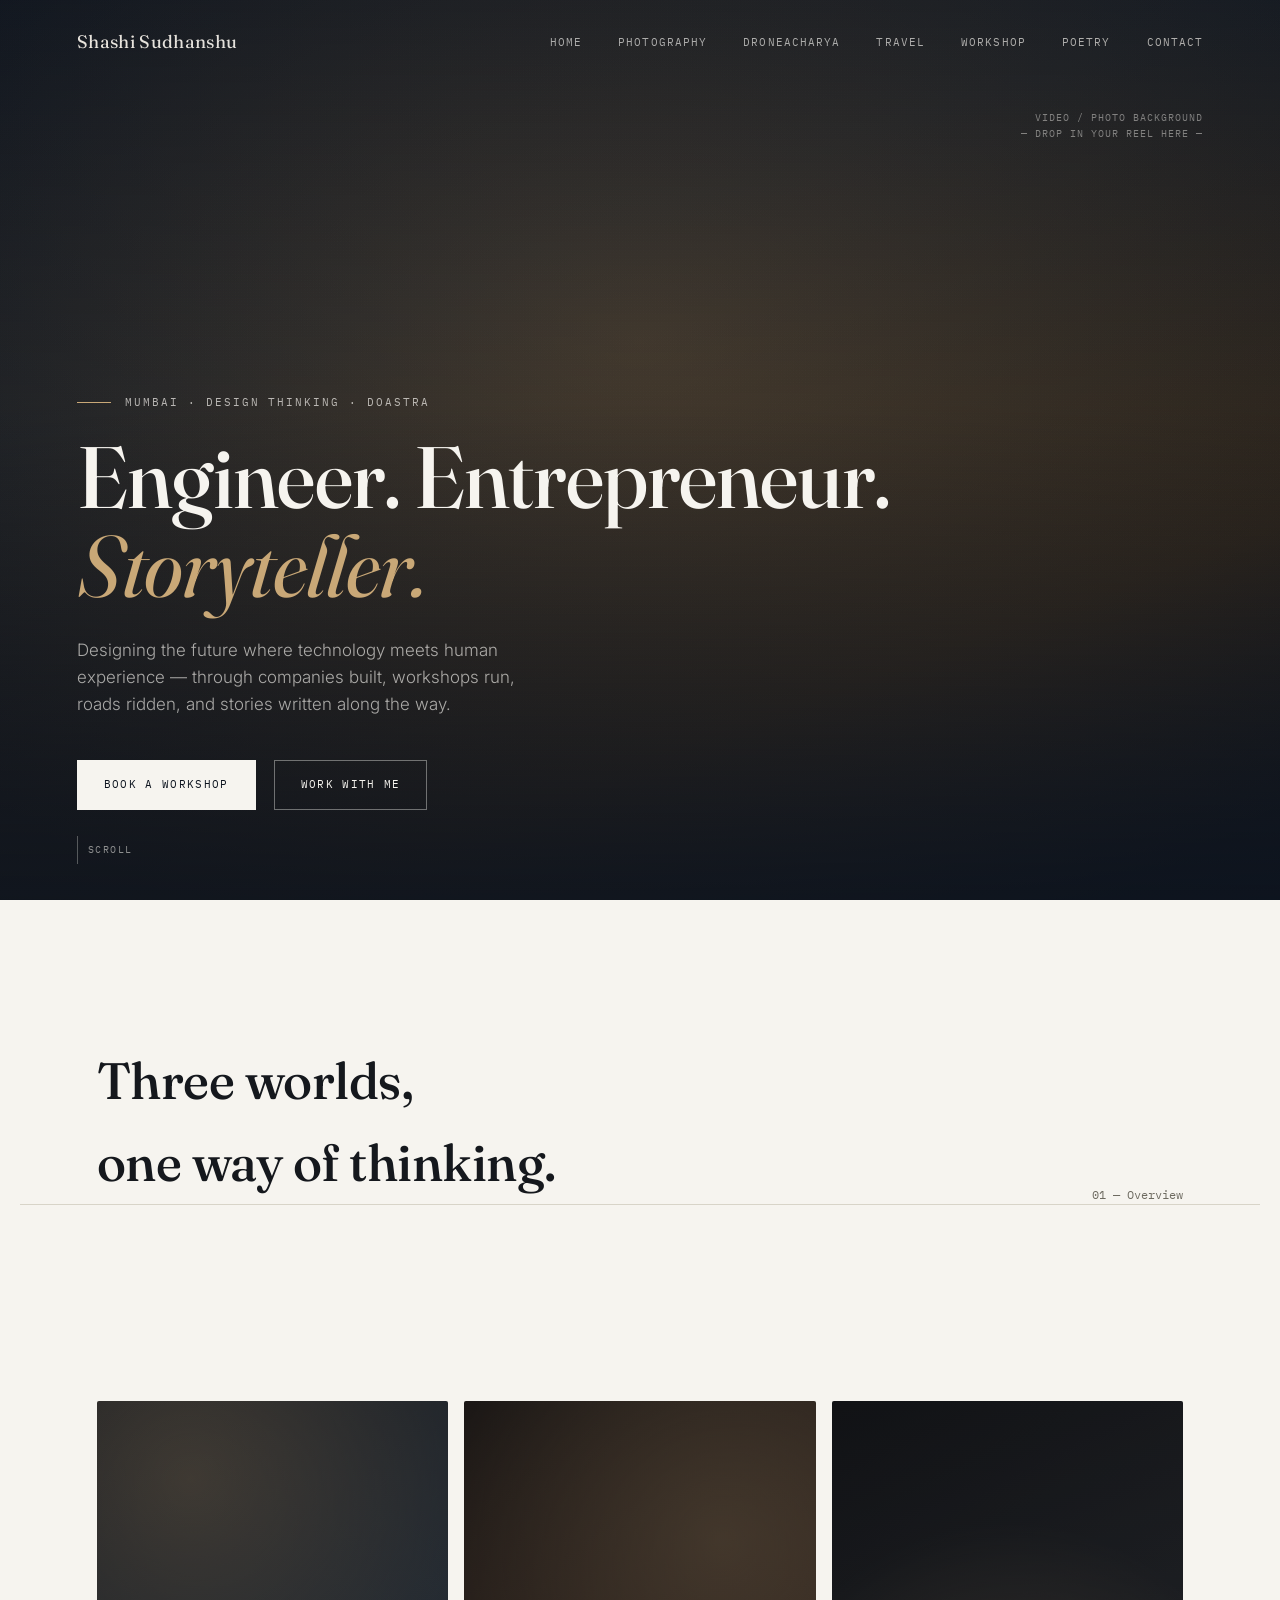
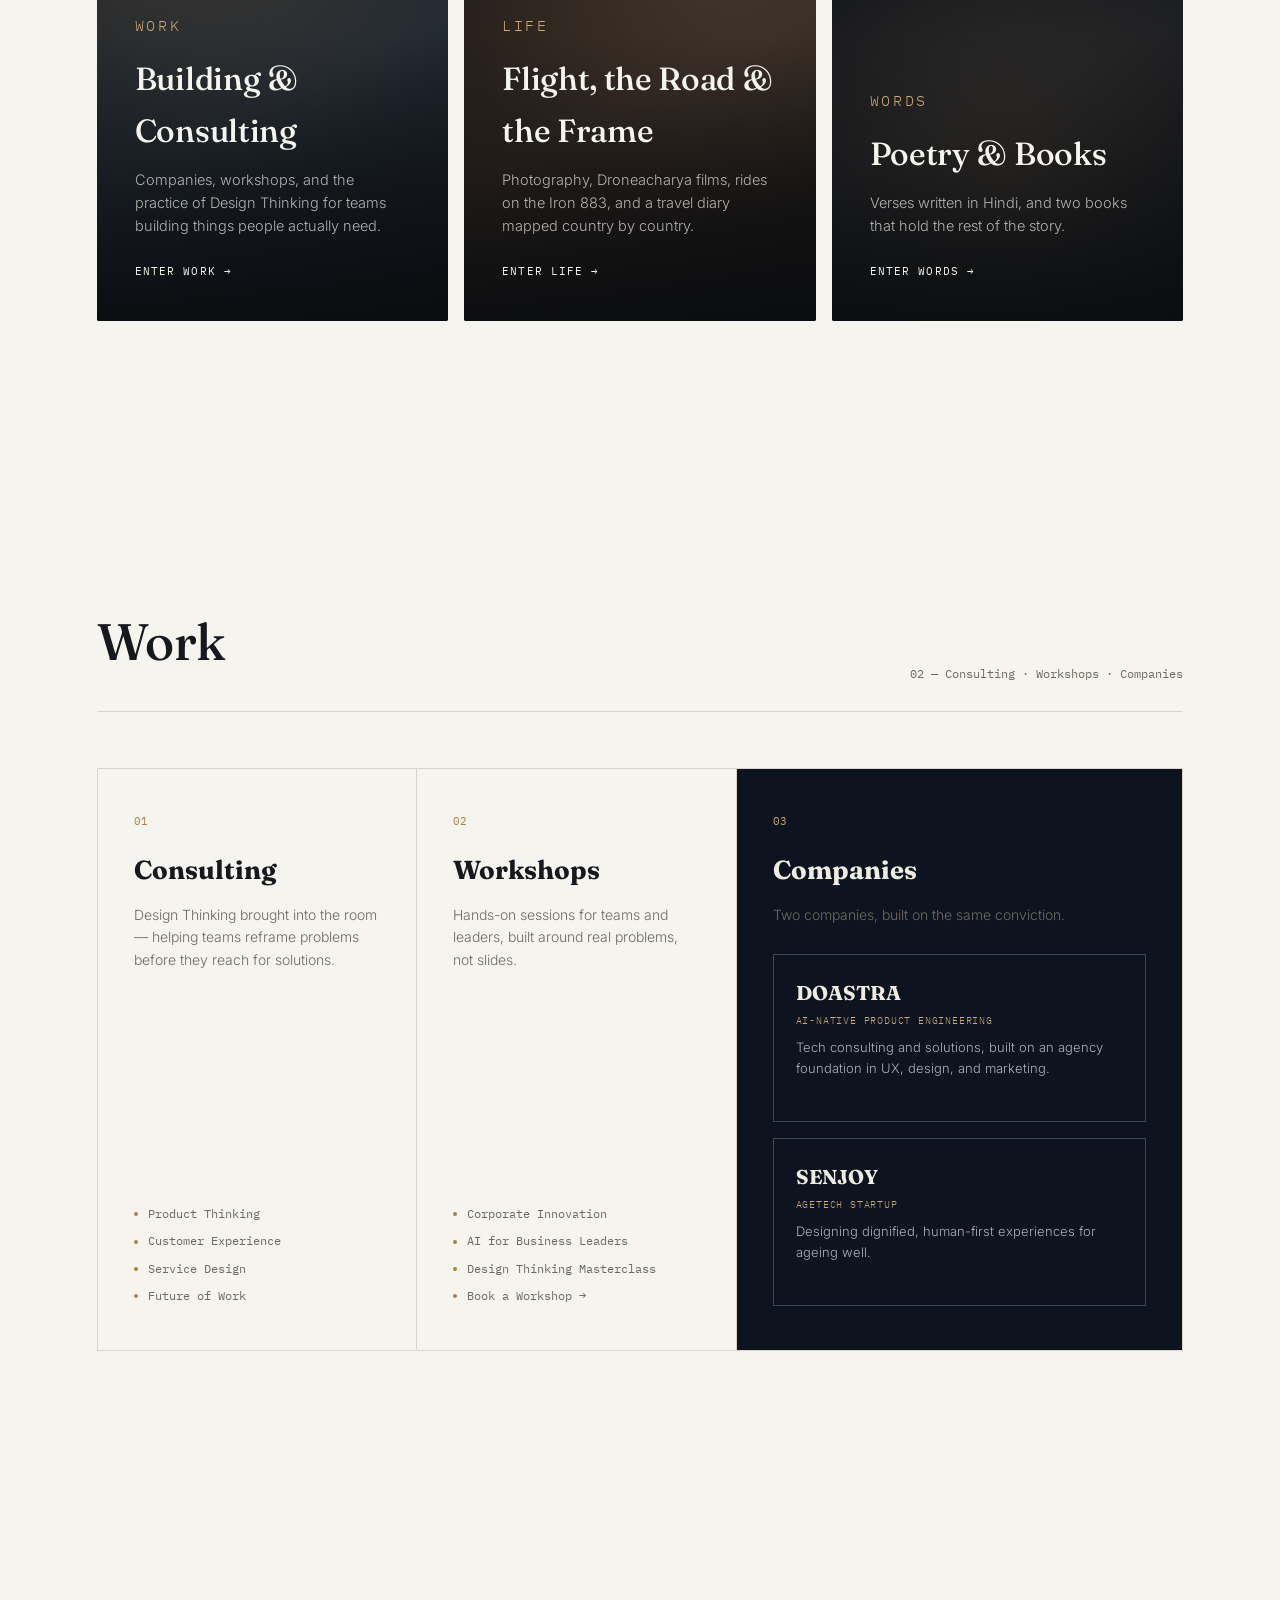
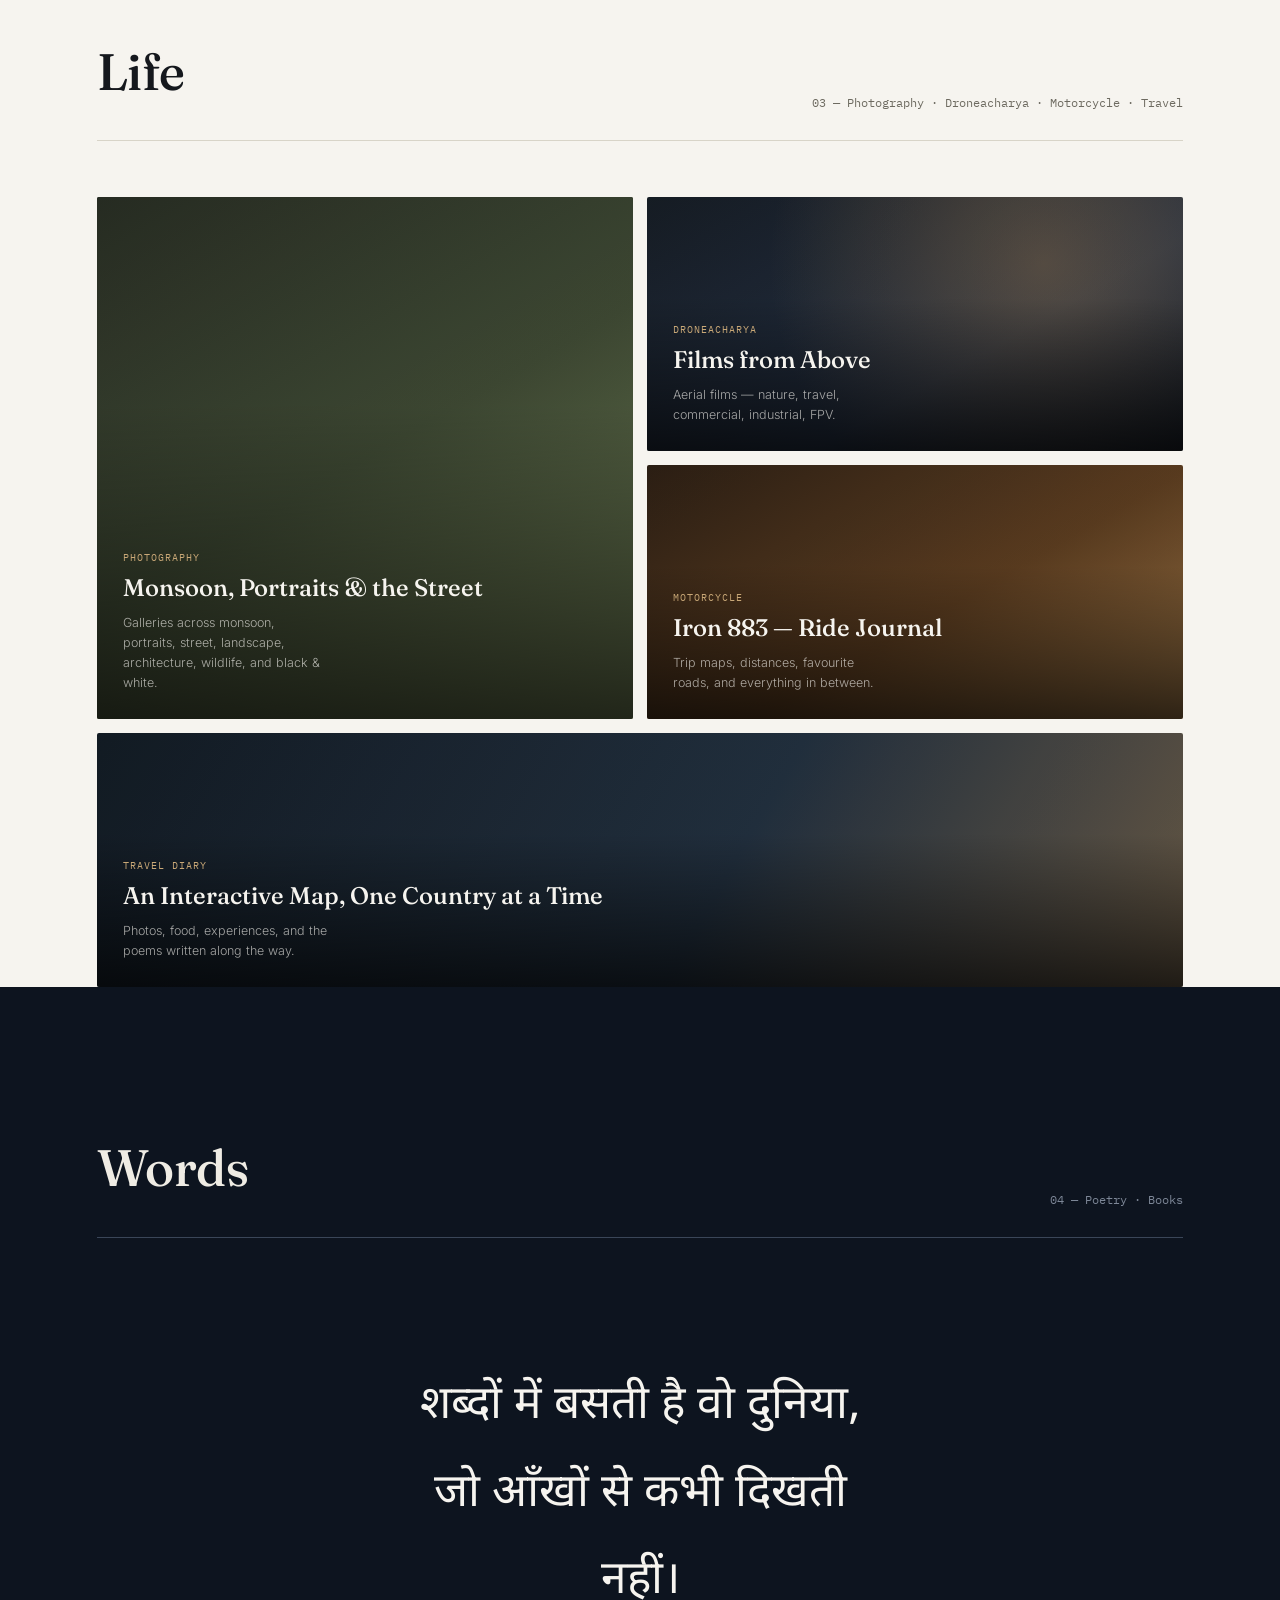
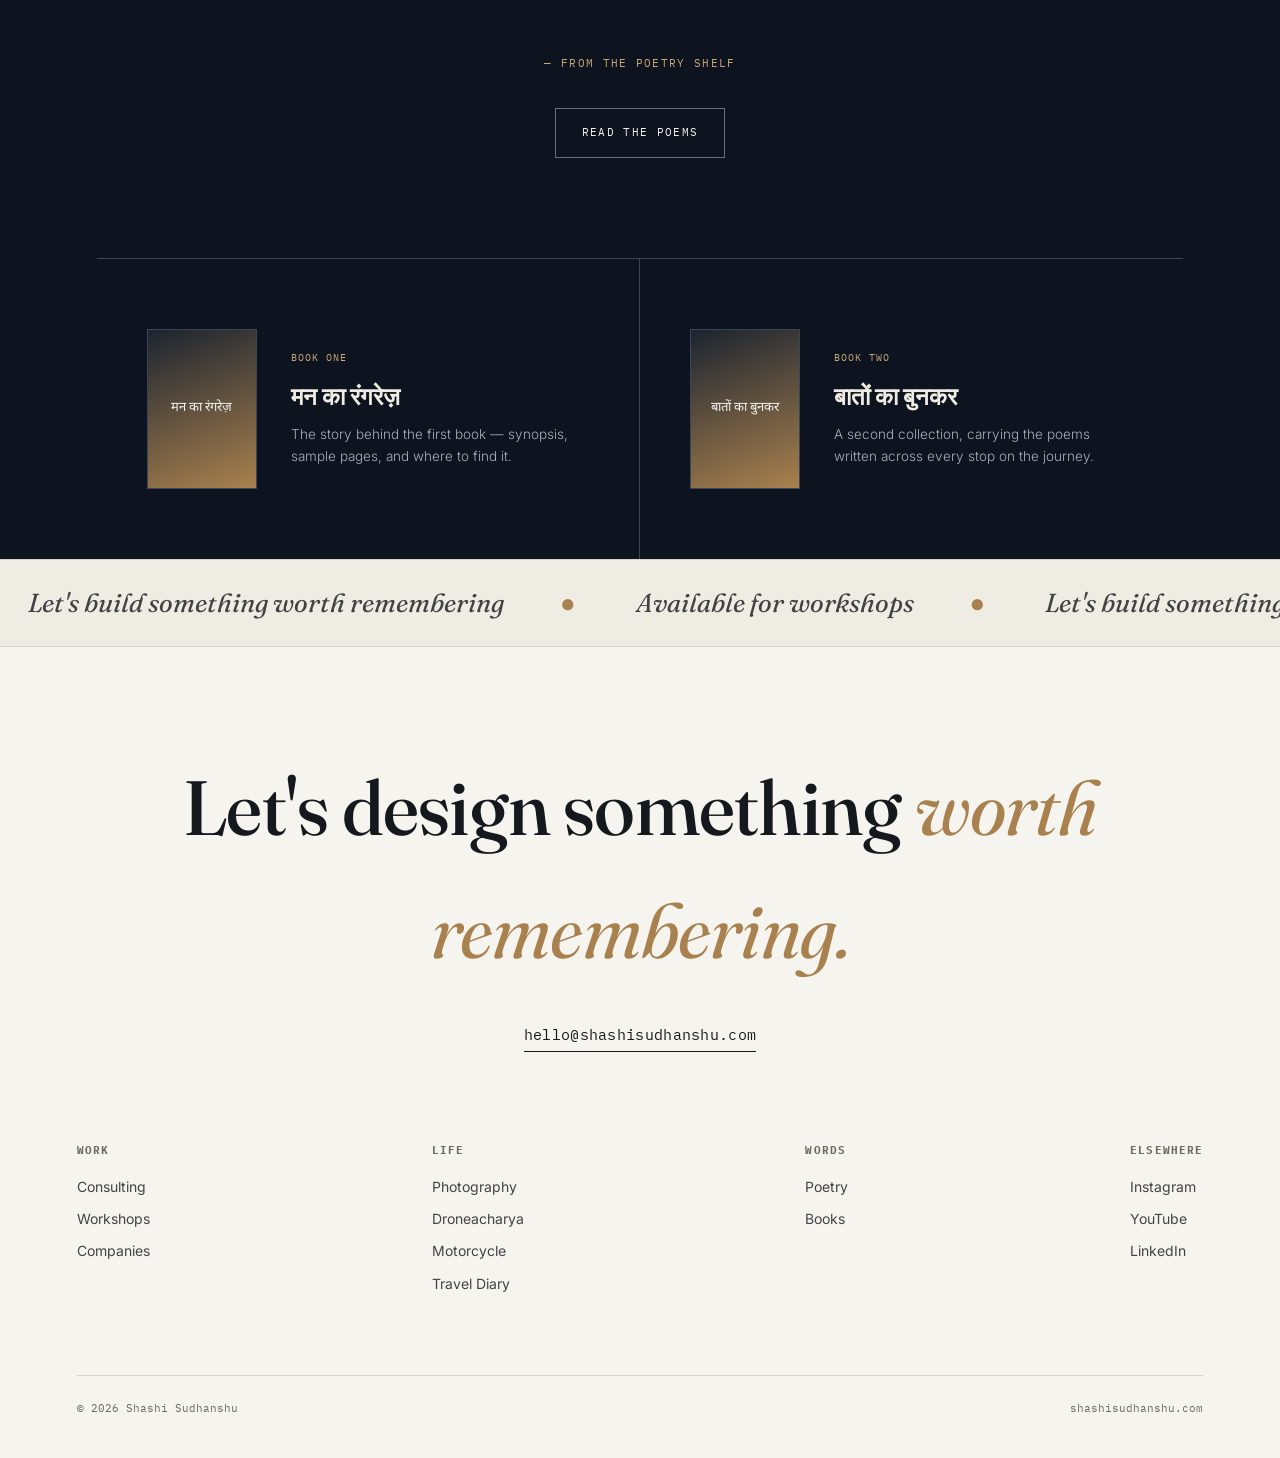
==== index.html @ 4b3e7b64 "Add files via upload" ====
<!DOCTYPE html>
<html lang="en">
<head>
<meta charset="UTF-8">
<meta name="viewport" content="width=device-width, initial-scale=1.0">
<title>Shashi Sudhanshu — Engineer. Entrepreneur. Storyteller.</title>
<link rel="preconnect" href="https://fonts.googleapis.com">
<link rel="preconnect" href="https://fonts.gstatic.com" crossorigin>
<link href="https://fonts.googleapis.com/css2?family=Fraunces:ital,opsz,wght@0,9..144,300;0,9..144,400;0,9..144,500;0,9..144,600;1,9..144,400;1,9..144,500&family=Inter:wght@300;400;500;600&family=IBM+Plex+Mono:wght@400;500&family=Noto+Sans+Devanagari:wght@400;500&display=swap" rel="stylesheet">
<style>
  :root{
    --ink:#15181d;
    --paper:#f6f4ef;
    --paper-dim:#efece4;
    --muted:#6d6a60;
    --line:#d8d4c8;
    --brass:#a9814e;
    --brass-soft:#c9a877;
    --navy:#0d141f;
    --navy-line:#3a4658;
  }
  *{margin:0;padding:0;box-sizing:border-box;}
  html{scroll-behavior:smooth;}
  body{
    background:var(--paper);
    color:var(--ink);
    font-family:'Inter',sans-serif;
    font-weight:400;
    line-height:1.6;
    -webkit-font-smoothing:antialiased;
    overflow-x:hidden;
    cursor:default;
  }
  a{color:inherit;text-decoration:none;}
  ::selection{background:var(--brass-soft);color:var(--navy);}
  img,.bg-layer{-webkit-user-drag:none;user-select:none;}

  .eyebrow{
    font-family:'IBM Plex Mono',monospace;
    font-size:11px;
    letter-spacing:.18em;
    text-transform:uppercase;
    color:var(--brass);
  }
  h1,h2,h3{font-family:'Fraunces',serif;font-weight:500;letter-spacing:-.01em;}
  .serif-italic{font-style:italic;font-weight:400;}

  /* ---------- reveal on scroll ---------- */
  .reveal{opacity:0;transform:translateY(36px);transition:opacity .9s cubic-bezier(.16,.8,.24,1),transform .9s cubic-bezier(.16,.8,.24,1);}
  .reveal.in{opacity:1;transform:translateY(0);}
  @media (prefers-reduced-motion: reduce){
    .reveal{opacity:1;transform:none;transition:none;}
  }

  /* ---------- Nav ---------- */
  header{
    position:fixed;top:0;left:0;right:0;z-index:100;
    display:flex;align-items:center;justify-content:space-between;
    padding:28px 6vw;
    mix-blend-mode:difference;
    color:#fff;
    transition:padding .4s ease;
  }
  header .logo{font-family:'Fraunces',serif;font-size:18px;letter-spacing:.02em;}
  nav{display:flex;gap:36px;font-family:'IBM Plex Mono',monospace;font-size:11px;letter-spacing:.1em;text-transform:uppercase;}
  nav a{opacity:.75;transition:opacity .2s;position:relative;}
  nav a::after{content:'';position:absolute;left:0;bottom:-4px;width:0;height:1px;background:#fff;transition:width .25s ease;}
  nav a:hover{opacity:1;}
  nav a:hover::after{width:100%;}
  .nav-toggle{display:none;font-family:'IBM Plex Mono',monospace;font-size:11px;letter-spacing:.1em;text-transform:uppercase;background:none;border:none;color:#fff;cursor:pointer;}

  section{position:relative;z-index:2;}
  .wrap{max-width:1240px;margin:0 auto;padding:0 6vw;}
  .section{padding:140px 0;}
  .section-head{display:flex;justify-content:space-between;align-items:flex-end;margin-bottom:56px;gap:40px;flex-wrap:wrap;border-bottom:1px solid var(--line);padding-bottom:28px;}
  .section-head h2{font-size:clamp(30px,4vw,52px);}
  .section-num{font-family:'IBM Plex Mono',monospace;font-size:12px;color:var(--muted);}

  /* ================= HERO with parallax background ================= */
  .hero{
    min-height:100vh;
    display:flex;flex-direction:column;justify-content:flex-end;
    padding:0 6vw 90px;
    position:relative;
    overflow:hidden;
    color:#f6f4ef;
  }
  .hero-bg{
    position:absolute;inset:-10% 0 0 0;height:120%;
    background:
      radial-gradient(ellipse 60% 50% at 25% 20%, rgba(169,129,78,.35), transparent 60%),
      radial-gradient(ellipse 70% 60% at 80% 90%, rgba(58,70,88,.55), transparent 55%),
      linear-gradient(160deg,#0d141f 0%,#161c24 35%,#2a2117 70%,#0d141f 100%);
    background-size:200% 200%, 200% 200%, 100% 100%;
    animation:driftbg 24s ease-in-out infinite alternate;
    will-change:transform;
    z-index:0;
  }
  .hero-bg::after{
    content:'';position:absolute;inset:0;
    background-image:radial-gradient(circle, rgba(255,255,255,0.05) 1px, transparent 1px);
    background-size:3px 3px;
    opacity:.5;
    mix-blend-mode:overlay;
  }
  @keyframes driftbg{
    0%{background-position:20% 10%, 80% 90%, 0 0;}
    100%{background-position:40% 30%, 60% 70%, 0 0;}
  }
  .hero-scrim{position:absolute;inset:0;background:linear-gradient(0deg,rgba(13,20,31,.85) 0%,rgba(13,20,31,.15) 55%,rgba(13,20,31,.35) 100%);z-index:1;}
  .hero-note{position:absolute;top:110px;right:6vw;z-index:2;font-family:'IBM Plex Mono',monospace;font-size:10px;letter-spacing:.1em;color:rgba(246,244,239,.45);text-align:right;max-width:220px;text-transform:uppercase;}
  .hero-content{position:relative;z-index:2;}
  .hero-kicker{margin-bottom:22px;display:flex;align-items:center;gap:14px;}
  .hero-kicker .dash{width:34px;height:1px;background:var(--brass-soft);}
  .hero-kicker span{color:rgba(246,244,239,.7);font-family:'IBM Plex Mono',monospace;font-size:11px;letter-spacing:.18em;text-transform:uppercase;}
  .hero h1{
    font-size:clamp(38px,6.8vw,96px);
    line-height:1.02;
    max-width:17ch;
    color:#f6f4ef;
  }
  .hero h1 em{font-style:italic;font-weight:400;color:var(--brass-soft);}
  .hero-sub{
    margin-top:26px;
    max-width:44ch;
    font-size:17px;
    color:rgba(246,244,239,.65);
    font-weight:300;
  }
  .hero-actions{margin-top:42px;display:flex;gap:18px;flex-wrap:wrap;}
  .btn{
    font-family:'IBM Plex Mono',monospace;
    font-size:11px;letter-spacing:.12em;text-transform:uppercase;
    padding:15px 26px;
    border:1px solid currentColor;
    display:inline-block;
    transition:all .25s ease;
  }
  .btn-primary{background:#f6f4ef;color:#0d141f;border-color:#f6f4ef;}
  .btn-primary:hover{background:transparent;color:#f6f4ef;}
  .btn-ghost{color:#f6f4ef;border-color:rgba(246,244,239,.4);}
  .btn-ghost:hover{border-color:#f6f4ef;}
  .btn-dark{color:var(--ink);border-color:var(--ink);}
  .btn-dark.filled{background:var(--ink);color:var(--paper);}
  .btn-dark.filled:hover{background:transparent;color:var(--ink);}

  .scroll-cue{
    position:absolute;left:6vw;bottom:36px;z-index:2;
    font-family:'IBM Plex Mono',monospace;font-size:10px;letter-spacing:.15em;
    color:rgba(246,244,239,.55);text-transform:uppercase;
    display:flex;align-items:center;gap:10px;
  }
  .scroll-cue .bar{width:1px;height:28px;background:rgba(246,244,239,.3);position:relative;overflow:hidden;}
  .scroll-cue .bar::after{content:'';position:absolute;top:-100%;left:0;width:100%;height:100%;background:var(--brass-soft);animation:scrollpulse 2.2s infinite;}
  @keyframes scrollpulse{ to{top:100%;} }

  /* ================= worlds intro ================= */
  .worlds-intro .wrap{padding-bottom:0;}

  /* ================= World cards — photographic + interactive ================= */
  .worlds{display:grid;grid-template-columns:repeat(3,1fr);gap:16px;}
  .world-card{
    position:relative;overflow:hidden;border-radius:2px;
    min-height:520px;
    display:flex;flex-direction:column;justify-content:flex-end;
    padding:38px;color:#f6f4ef;
    transform-style:preserve-3d;
    transition:transform .4s cubic-bezier(.16,.8,.24,1);
  }
  .world-card .bg-layer{
    position:absolute;inset:-8%;
    transition:transform .6s cubic-bezier(.16,.8,.24,1),filter .6s ease;
    filter:grayscale(35%) brightness(.75);
  }
  .world-card:hover .bg-layer{transform:scale(1.08);filter:grayscale(0%) brightness(.85);}
  .world-card::before{content:'';position:absolute;inset:0;background:linear-gradient(0deg,rgba(10,12,15,.92) 0%,rgba(10,12,15,.25) 55%,rgba(10,12,15,.15) 100%);z-index:1;}
  .world-card .content{position:relative;z-index:2;}
  .world-card.w1 .bg-layer{background:radial-gradient(circle at 30% 20%, rgba(169,129,78,.5), transparent 55%), linear-gradient(155deg,#1c2430,#33465b 55%,#0d141f);}
  .world-card.w2 .bg-layer{background:radial-gradient(circle at 70% 30%, rgba(169,129,78,.45), transparent 55%), linear-gradient(155deg,#241d1a,#5c3d28 55%,#141210);}
  .world-card.w3 .bg-layer{background:radial-gradient(circle at 50% 70%, rgba(169,129,78,.4), transparent 55%), linear-gradient(155deg,#14161c,#2c3038 55%,#0d141f);}
  .world-card .eyebrow{color:var(--brass-soft);margin-bottom:16px;}
  .world-card h3{font-size:32px;margin-bottom:12px;}
  .world-card p{color:rgba(246,244,239,.7);font-size:14.5px;font-weight:300;max-width:30ch;}
  .world-card .go{margin-top:26px;font-family:'IBM Plex Mono',monospace;font-size:11px;letter-spacing:.1em;text-transform:uppercase;display:inline-flex;align-items:center;gap:8px;}
  .world-card .go .arrow{transition:transform .25s ease;}
  .world-card:hover .go .arrow{transform:translateX(6px);}

  /* ================= WORK ================= */
  .pillars{display:grid;grid-template-columns:1fr 1fr 1.4fr;gap:1px;background:var(--line);border:1px solid var(--line);}
  .pillar{background:var(--paper);padding:44px 36px;display:flex;flex-direction:column;}
  .pillar .num{font-family:'IBM Plex Mono',monospace;font-size:11px;color:var(--brass);margin-bottom:20px;}
  .pillar h4{font-family:'Fraunces',serif;font-size:26px;margin-bottom:12px;}
  .pillar p{color:var(--muted);font-size:14px;font-weight:300;margin-bottom:20px;}
  .pillar .list{list-style:none;font-family:'IBM Plex Mono',monospace;font-size:11.5px;color:var(--muted);display:flex;flex-direction:column;gap:9px;margin-top:auto;}
  .pillar .list li{display:flex;align-items:center;gap:10px;}
  .pillar .list li::before{content:'';width:4px;height:4px;background:var(--brass);border-radius:50%;}
  .pillar.companies{background:var(--navy);color:#efece4;}
  .pillar.companies h4,.pillar.companies .num{color:#efece4;}
  .pillar.companies .num{color:var(--brass-soft);}
  .co-mini{display:flex;flex-direction:column;gap:16px;margin-top:8px;}
  .co-card{border:1px solid var(--navy-line);padding:22px;transition:border-color .3s ease,transform .3s ease;}
  .co-card:hover{border-color:var(--brass-soft);transform:translateX(4px);}
  .co-card h5{font-family:'Fraunces',serif;font-size:20px;margin-bottom:4px;}
  .co-card .role{font-family:'IBM Plex Mono',monospace;font-size:10px;color:var(--brass-soft);letter-spacing:.08em;text-transform:uppercase;margin-bottom:8px;}
  .co-card p{color:#a9b0bd;font-size:13px;font-weight:300;}

  /* ================= LIFE — big & immersive ================= */
  .life-section{padding-bottom:0;}
  .life-grid{display:grid;grid-template-columns:repeat(6,1fr);grid-auto-rows:120px;gap:14px;}
  .life-tile{
    position:relative;overflow:hidden;border-radius:2px;
    display:flex;flex-direction:column;justify-content:flex-end;padding:26px;
    color:#f6f4ef;cursor:pointer;
  }
  .life-tile .bg-layer{position:absolute;inset:-10%;transition:transform .8s cubic-bezier(.16,.8,.24,1);}
  .life-tile:hover .bg-layer{transform:scale(1.1) rotate(1deg);}
  .life-tile::after{content:'';position:absolute;inset:0;background:linear-gradient(0deg,rgba(0,0,0,.7) 0%,rgba(0,0,0,.05) 60%);z-index:1;}
  .life-tile .txt{position:relative;z-index:2;}
  .life-tile .cat{font-family:'IBM Plex Mono',monospace;font-size:10px;letter-spacing:.1em;text-transform:uppercase;color:var(--brass-soft);margin-bottom:6px;}
  .life-tile h4{font-family:'Fraunces',serif;font-size:24px;font-weight:500;}
  .life-tile .desc{font-size:12.5px;color:rgba(246,244,239,.65);margin-top:6px;font-weight:300;max-width:26ch;}
  .lt-photo{grid-column:span 3;grid-row:span 4;background:linear-gradient(150deg,#232720,#3f4a34 50%,#7a8a5c);}
  .lt-photo .bg-layer{background:linear-gradient(150deg,#232720,#3f4a34 50%,#7a8a5c);}
  .lt-drone{grid-column:span 3;grid-row:span 2;}
  .lt-drone .bg-layer{background:radial-gradient(circle at 70% 30%,rgba(169,129,78,.4),transparent 55%),linear-gradient(150deg,#141a20,#243043 60%,#0d141f);}
  .lt-moto{grid-column:span 3;grid-row:span 2;}
  .lt-moto .bg-layer{background:linear-gradient(150deg,#241a12,#5c3d20 55%,#a9814e);}
  .lt-travel{grid-column:span 6;grid-row:span 2;}
  .lt-travel .bg-layer{background:linear-gradient(120deg,#101820 0%,#22303f 30%,#a9814e 65%,#22303f 100%);background-size:200% 100%;}
  .lt-travel:hover .bg-layer{animation:panmap 4s linear infinite;}
  @keyframes panmap{ to{background-position:200% 0;} }

  /* ================= WORDS — reworked ================= */
  .words{background:var(--navy);color:#efece4;padding-bottom:0;}
  .words .eyebrow{color:var(--brass-soft);}
  .words .section-head{border-bottom-color:var(--navy-line);}
  .words .section-num{color:#7d8797;}
  .poetry-block{
    padding:70px 0 100px;
    text-align:center;
    position:relative;
  }
  .poetry-hindi{
    font-family:'Noto Sans Devanagari','Fraunces',serif;
    font-size:clamp(26px,4.2vw,46px);
    line-height:1.9;
    color:#f6f4ef;
    max-width:18ch;
    margin:0 auto;
  }
  .poetry-attrib{margin-top:28px;font-family:'IBM Plex Mono',monospace;font-size:11px;letter-spacing:.12em;text-transform:uppercase;color:var(--brass-soft);}
  .poetry-cta{margin-top:36px;}
  .books-showcase{display:grid;grid-template-columns:1fr 1fr;border-top:1px solid var(--navy-line);}
  .book{
    padding:70px 50px;border-right:1px solid var(--navy-line);
    display:flex;gap:34px;align-items:center;
    transition:background .3s ease;
  }
  .book:last-child{border-right:none;}
  .book:hover{background:rgba(169,129,78,.06);}
  .book-cover{
    width:110px;height:160px;flex:none;
    background:linear-gradient(160deg,#1c2430,#a9814e);
    border:1px solid var(--navy-line);
    display:flex;align-items:center;justify-content:center;
    font-family:'Fraunces',serif;font-style:italic;color:#f6f4ef;font-size:13px;text-align:center;padding:10px;
  }
  .book h4{font-family:'Fraunces',serif;font-size:24px;margin-bottom:8px;}
  .book .cat{font-family:'IBM Plex Mono',monospace;font-size:10px;color:var(--brass-soft);letter-spacing:.1em;text-transform:uppercase;margin-bottom:12px;display:block;}
  .book p{font-size:13.5px;color:#a9b0bd;font-weight:300;}

  /* ================= FOOTER — creative ================= */
  .marquee{
    border-top:1px solid var(--line);border-bottom:1px solid var(--line);
    overflow:hidden;white-space:nowrap;padding:22px 0;
    background:var(--paper-dim);
  }
  .marquee-track{display:inline-block;animation:marquee 22s linear infinite;}
  .marquee-track span{
    font-family:'Fraunces',serif;font-style:italic;font-size:26px;
    color:var(--ink);opacity:.8;padding:0 28px;
  }
  .marquee-track span.dot{font-family:'IBM Plex Mono',monospace;font-style:normal;color:var(--brass);opacity:1;}
  @keyframes marquee{ from{transform:translateX(0);} to{transform:translateX(-50%);} }
  @media (prefers-reduced-motion: reduce){ .marquee-track{animation:none;} }

  footer{padding:100px 6vw 40px;}
  .foot-cta{text-align:center;margin-bottom:90px;}
  .foot-cta h2{font-size:clamp(34px,6vw,80px);}
  .foot-cta h2 .serif-italic{color:var(--brass);}
  .foot-cta .email{
    display:inline-block;margin-top:30px;
    font-family:'IBM Plex Mono',monospace;font-size:15px;letter-spacing:.02em;
    border-bottom:1px solid var(--ink);padding-bottom:4px;
    transition:color .25s ease,border-color .25s ease;
  }
  .foot-cta .email:hover{color:var(--brass);border-color:var(--brass);}
  .footer-grid{max-width:1240px;margin:0 auto;display:flex;justify-content:space-between;flex-wrap:wrap;gap:40px;}
  .foot-col h5{font-family:'IBM Plex Mono',monospace;font-size:11px;letter-spacing:.1em;text-transform:uppercase;color:var(--muted);margin-bottom:16px;}
  .foot-col a{display:block;font-size:14px;margin-bottom:10px;color:var(--ink);opacity:.8;transition:opacity .2s,transform .2s;}
  .foot-col a:hover{opacity:1;color:var(--brass);transform:translateX(4px);}
  .foot-bottom{max-width:1240px;margin:70px auto 0;padding-top:24px;border-top:1px solid var(--line);display:flex;justify-content:space-between;font-family:'IBM Plex Mono',monospace;font-size:11px;color:var(--muted);flex-wrap:wrap;gap:10px;}

  @media (max-width:900px){
    nav{display:none;}
    .nav-toggle{display:block;}
    .worlds{grid-template-columns:1fr;}
    .pillars{grid-template-columns:1fr;}
    .life-grid{grid-template-columns:repeat(2,1fr);}
    .lt-photo,.lt-drone,.lt-moto,.lt-travel{grid-column:span 2;grid-row:span 3;}
    .books-showcase{grid-template-columns:1fr;}
    .book{border-right:none;border-bottom:1px solid var(--navy-line);}
  }
</style>
</head>
<body>
<!-- Required so Netlify Identity invite / password-reset links (which land on the homepage) can open the set-password box -->
<script src="https://identity.netlify.com/v1/netlify-identity-widget.js"></script>
<script>
  if (window.netlifyIdentity) {
    window.netlifyIdentity.on("init", (user) => {
      if (!user) {
        window.netlifyIdentity.on("login", () => { document.location.href = "/admin/"; });
      }
    });
  }
</script>

<header>
  <div class="logo">Shashi Sudhanshu</div>
  <nav>
    <a href="index.html" class="current">Home</a>
    <a href="photography.html">Photography</a>
    <a href="droneacharya.html">Droneacharya</a>
    <a href="travel.html">Travel</a>
    <a href="workshop.html">Workshop</a>
    <a href="poetry.html">Poetry</a>
    <a href="contact.html">Contact</a>
  </nav>
  <button class="nav-toggle">Menu</button>
</header>

<section class="hero">
  <div class="hero-bg" id="heroBg"></div>
  <div class="hero-scrim"></div>
  <p class="hero-note">Video / photo background<br>— drop in your reel here —</p>
  <div class="hero-content">
    <div class="hero-kicker"><div class="dash"></div><span>Mumbai · Design Thinking · DOASTRA</span></div>
    <h1>Engineer. Entrepreneur.<br><em>Storyteller.</em></h1>
    <p class="hero-sub">Designing the future where technology meets human experience — through companies built, workshops run, roads ridden, and stories written along the way.</p>
    <div class="hero-actions">
      <a href="#work" class="btn btn-primary">Book a Workshop</a>
      <a href="#work" class="btn btn-ghost">Work With Me</a>
    </div>
  </div>
  <div class="scroll-cue"><div class="bar"></div><span>Scroll</span></div>
</section>

<section class="section worlds-intro reveal">
  <div class="wrap section-head">
    <h2>Three worlds,<br>one way of thinking.</h2>
    <p class="section-num">01 — Overview</p>
  </div>
</section>

<section class="section reveal" style="padding-top:0;">
  <div class="wrap">
    <div class="worlds">
      <div class="world-card w1" data-tilt>
        <div class="bg-layer" id="cms-home-work-bg"></div>
        <div class="content">
          <p class="eyebrow">Work</p>
          <h3>Building &amp; Consulting</h3>
          <p>Companies, workshops, and the practice of Design Thinking for teams building things people actually need.</p>
          <a href="workshop.html" class="go">Enter Work <span class="arrow">→</span></a>
        </div>
      </div>
      <div class="world-card w2" data-tilt>
        <div class="bg-layer" id="cms-home-life-bg"></div>
        <div class="content">
          <p class="eyebrow">Life</p>
          <h3>Flight, the Road &amp; the Frame</h3>
          <p>Photography, Droneacharya films, rides on the Iron 883, and a travel diary mapped country by country.</p>
          <a href="photography.html" class="go">Enter Life <span class="arrow">→</span></a>
        </div>
      </div>
      <div class="world-card w3" data-tilt>
        <div class="bg-layer" id="cms-home-words-bg"></div>
        <div class="content">
          <p class="eyebrow">Words</p>
          <h3>Poetry &amp; Books</h3>
          <p>Verses written in Hindi, and two books that hold the rest of the story.</p>
          <a href="poetry.html" class="go">Enter Words <span class="arrow">→</span></a>
        </div>
      </div>
    </div>
  </div>
</section>

<section class="section reveal" id="work">
  <div class="wrap">
    <div class="section-head">
      <h2>Work</h2>
      <p class="section-num">02 — Consulting · Workshops · Companies</p>
    </div>
    <div class="pillars">
      <div class="pillar">
        <span class="num">01</span>
        <h4>Consulting</h4>
        <p>Design Thinking brought into the room — helping teams reframe problems before they reach for solutions.</p>
        <ul class="list">
          <li>Product Thinking</li>
          <li>Customer Experience</li>
          <li>Service Design</li>
          <li>Future of Work</li>
        </ul>
      </div>
      <div class="pillar">
        <span class="num">02</span>
        <h4>Workshops</h4>
        <p>Hands-on sessions for teams and leaders, built around real problems, not slides.</p>
        <ul class="list">
          <li>Corporate Innovation</li>
          <li>AI for Business Leaders</li>
          <li>Design Thinking Masterclass</li>
          <li>Book a Workshop →</li>
        </ul>
      </div>
      <div class="pillar companies">
        <span class="num">03</span>
        <h4>Companies</h4>
        <p>Two companies, built on the same conviction.</p>
        <div class="co-mini">
          <div class="co-card">
            <h5>DOASTRA</h5>
            <p class="role">AI-Native Product Engineering</p>
            <p>Tech consulting and solutions, built on an agency foundation in UX, design, and marketing.</p>
          </div>
          <div class="co-card">
            <h5>SENJOY</h5>
            <p class="role">AgeTech Startup</p>
            <p>Designing dignified, human-first experiences for ageing well.</p>
          </div>
        </div>
      </div>
    </div>
  </div>
</section>

<section class="section life-section reveal" id="life">
  <div class="wrap">
    <div class="section-head">
      <h2>Life</h2>
      <p class="section-num">03 — Photography · Droneacharya · Motorcycle · Travel</p>
    </div>
    <div class="life-grid">
      <a class="life-tile lt-photo" href="photography.html">
        <div class="bg-layer" id="cms-home-photo-bg"></div>
        <div class="txt">
          <span class="cat">Photography</span>
          <h4>Monsoon, Portraits &amp; the Street</h4>
          <p class="desc">Galleries across monsoon, portraits, street, landscape, architecture, wildlife, and black &amp; white.</p>
        </div>
      </a>
      <a class="life-tile lt-drone" href="droneacharya.html">
        <div class="bg-layer" id="cms-home-drone-bg"></div>
        <div class="txt">
          <span class="cat">Droneacharya</span>
          <h4>Films from Above</h4>
          <p class="desc">Aerial films — nature, travel, commercial, industrial, FPV.</p>
        </div>
      </a>
      <a class="life-tile lt-moto" href="travel.html">
        <div class="bg-layer" id="cms-home-moto-bg"></div>
        <div class="txt">
          <span class="cat">Motorcycle</span>
          <h4>Iron 883 — Ride Journal</h4>
          <p class="desc">Trip maps, distances, favourite roads, and everything in between.</p>
        </div>
      </a>
      <a class="life-tile lt-travel" href="travel.html">
        <div class="bg-layer" id="cms-home-travel-bg"></div>
        <div class="txt">
          <span class="cat">Travel Diary</span>
          <h4>An Interactive Map, One Country at a Time</h4>
          <p class="desc">Photos, food, experiences, and the poems written along the way.</p>
        </div>
      </a>
    </div>
  </div>
</section>

<section class="section words reveal" id="words">
  <div class="wrap">
    <div class="section-head">
      <h2>Words</h2>
      <p class="section-num">04 — Poetry · Books</p>
    </div>
    <div class="poetry-block">
      <p class="poetry-hindi">शब्दों में बसती है वो दुनिया,<br>जो आँखों से कभी दिखती नहीं।</p>
      <p class="poetry-attrib">— from the poetry shelf</p>
      <div class="poetry-cta"><a href="#" class="btn btn-ghost">Read the Poems</a></div>
    </div>
    <div class="books-showcase">
      <div class="book">
        <div class="book-cover" style="font-family:'Noto Sans Devanagari','Fraunces',serif;font-style:normal;">मन का रंगरेज़</div>
        <div>
          <span class="cat">Book One</span>
          <h4>मन का रंगरेज़</h4>
          <p>The story behind the first book — synopsis, sample pages, and where to find it.</p>
        </div>
      </div>
      <div class="book">
        <div class="book-cover" style="font-family:'Noto Sans Devanagari','Fraunces',serif;font-style:normal;">बातों का बुनकर</div>
        <div>
          <span class="cat">Book Two</span>
          <h4>बातों का बुनकर</h4>
          <p>A second collection, carrying the poems written across every stop on the journey.</p>
        </div>
      </div>
    </div>
  </div>
</section>

<div class="marquee">
  <div class="marquee-track">
    <span>Let's build something worth remembering</span><span class="dot">●</span>
    <span>Available for workshops</span><span class="dot">●</span>
    <span>Let's build something worth remembering</span><span class="dot">●</span>
    <span>Available for workshops</span><span class="dot">●</span>
  </div>
</div>

<footer id="contact">
  <div class="foot-cta reveal">
    <h2>Let's design something <span class="serif-italic">worth remembering.</span></h2>
    <a href="mailto:hello@shashisudhanshu.com" class="email">hello@shashisudhanshu.com</a>
  </div>
  <div class="footer-grid">
    <div class="foot-col">
      <h5>Work</h5>
      <a href="workshop.html">Consulting</a>
      <a href="workshop.html">Workshops</a>
      <a href="#work">Companies</a>
    </div>
    <div class="foot-col">
      <h5>Life</h5>
      <a href="photography.html">Photography</a>
      <a href="droneacharya.html">Droneacharya</a>
      <a href="travel.html">Motorcycle</a>
      <a href="travel.html">Travel Diary</a>
    </div>
    <div class="foot-col">
      <h5>Words</h5>
      <a href="poetry.html">Poetry</a>
      <a href="poetry.html">Books</a>
    </div>
    <div class="foot-col">
      <h5>Elsewhere</h5>
      <a href="#">Instagram</a>
      <a href="#">YouTube</a>
      <a href="#">LinkedIn</a>
    </div>
  </div>
  <div class="foot-bottom">
    <span>© 2026 Shashi Sudhanshu</span>
    <span>shashisudhanshu.com</span>
  </div>
</footer>

<script>
  // (cms-loader.js, included below, populates images from /content/home.json)
  // header background shift on scroll
  const header = document.querySelector('header');
  const heroBg = document.getElementById('heroBg');
  const reduceMotion = window.matchMedia('(prefers-reduced-motion: reduce)').matches;

  window.addEventListener('scroll', () => {
    header.style.padding = window.scrollY > 40 ? '18px 6vw' : '28px 6vw';
    if(!reduceMotion && heroBg){
      const y = window.scrollY;
      heroBg.style.transform = `translateY(${y * 0.25}px) scale(${1 + Math.min(y/4000,0.06)})`;
    }
  });

  // scroll-reveal
  const revealEls = document.querySelectorAll('.reveal');
  const io = new IntersectionObserver((entries)=>{
    entries.forEach(e=>{ if(e.isIntersecting){ e.target.classList.add('in'); io.unobserve(e.target);} });
  },{threshold:0.15});
  revealEls.forEach(el=>io.observe(el));

  // tilt effect on world cards
  if(!reduceMotion){
    document.querySelectorAll('[data-tilt]').forEach(card=>{
      card.addEventListener('mousemove', (e)=>{
        const r = card.getBoundingClientRect();
        const x = (e.clientX - r.left)/r.width - 0.5;
        const y = (e.clientY - r.top)/r.height - 0.5;
        card.style.transform = `perspective(900px) rotateX(${(-y*6).toFixed(2)}deg) rotateY(${(x*6).toFixed(2)}deg) translateZ(0)`;
      });
      card.addEventListener('mouseleave', ()=>{ card.style.transform='perspective(900px) rotateX(0) rotateY(0)'; });
    });
  }

  // mobile nav toggle
  const toggle = document.querySelector('.nav-toggle');
  const nav = document.querySelector('nav');
  toggle.addEventListener('click', () => {
    const open = nav.style.display === 'flex';
    nav.style.display = open ? 'none' : 'flex';
    nav.style.flexDirection = 'column';
    nav.style.position = 'fixed';
    nav.style.top = '70px';
    nav.style.right = '6vw';
    nav.style.background = '#15181d';
    nav.style.padding = '20px';
    nav.style.gap = '18px';
  });
</script>
<script src="cms-loader.js" data-page="home"></script>

</body>
</html>
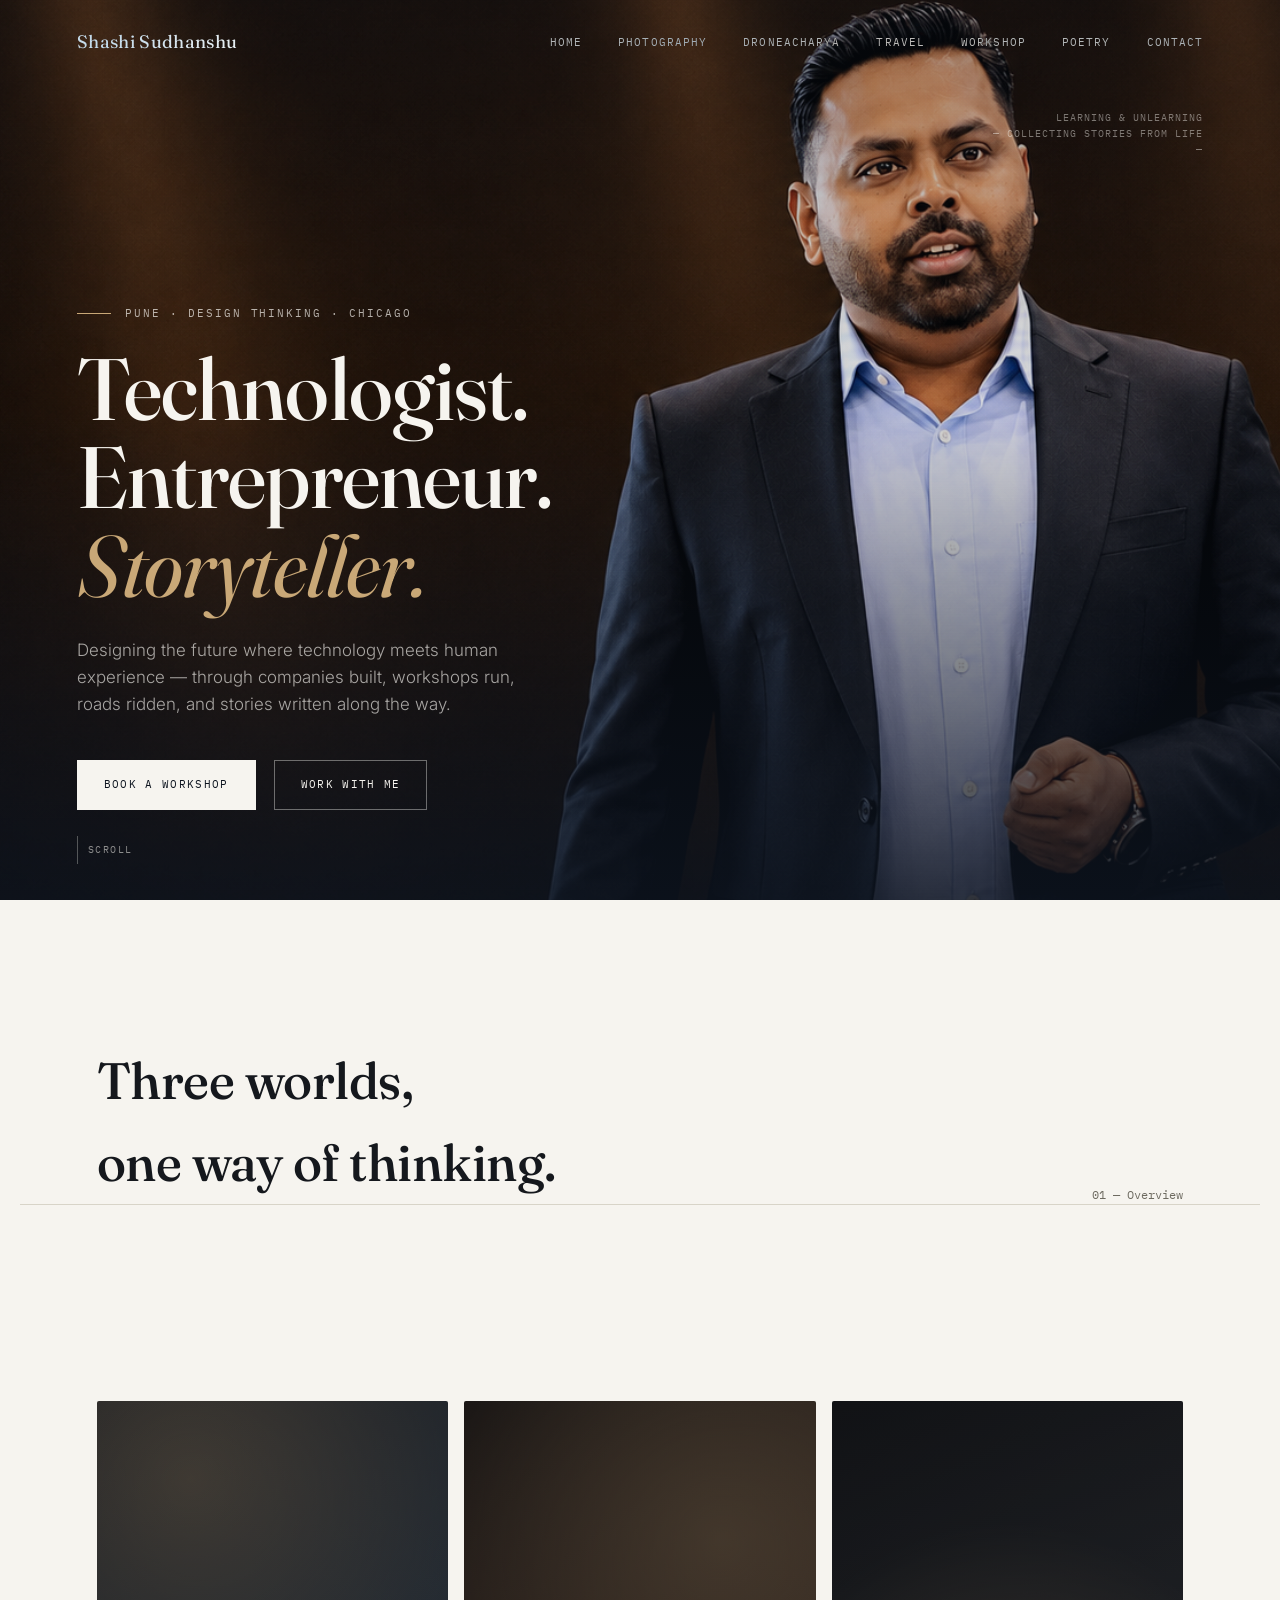
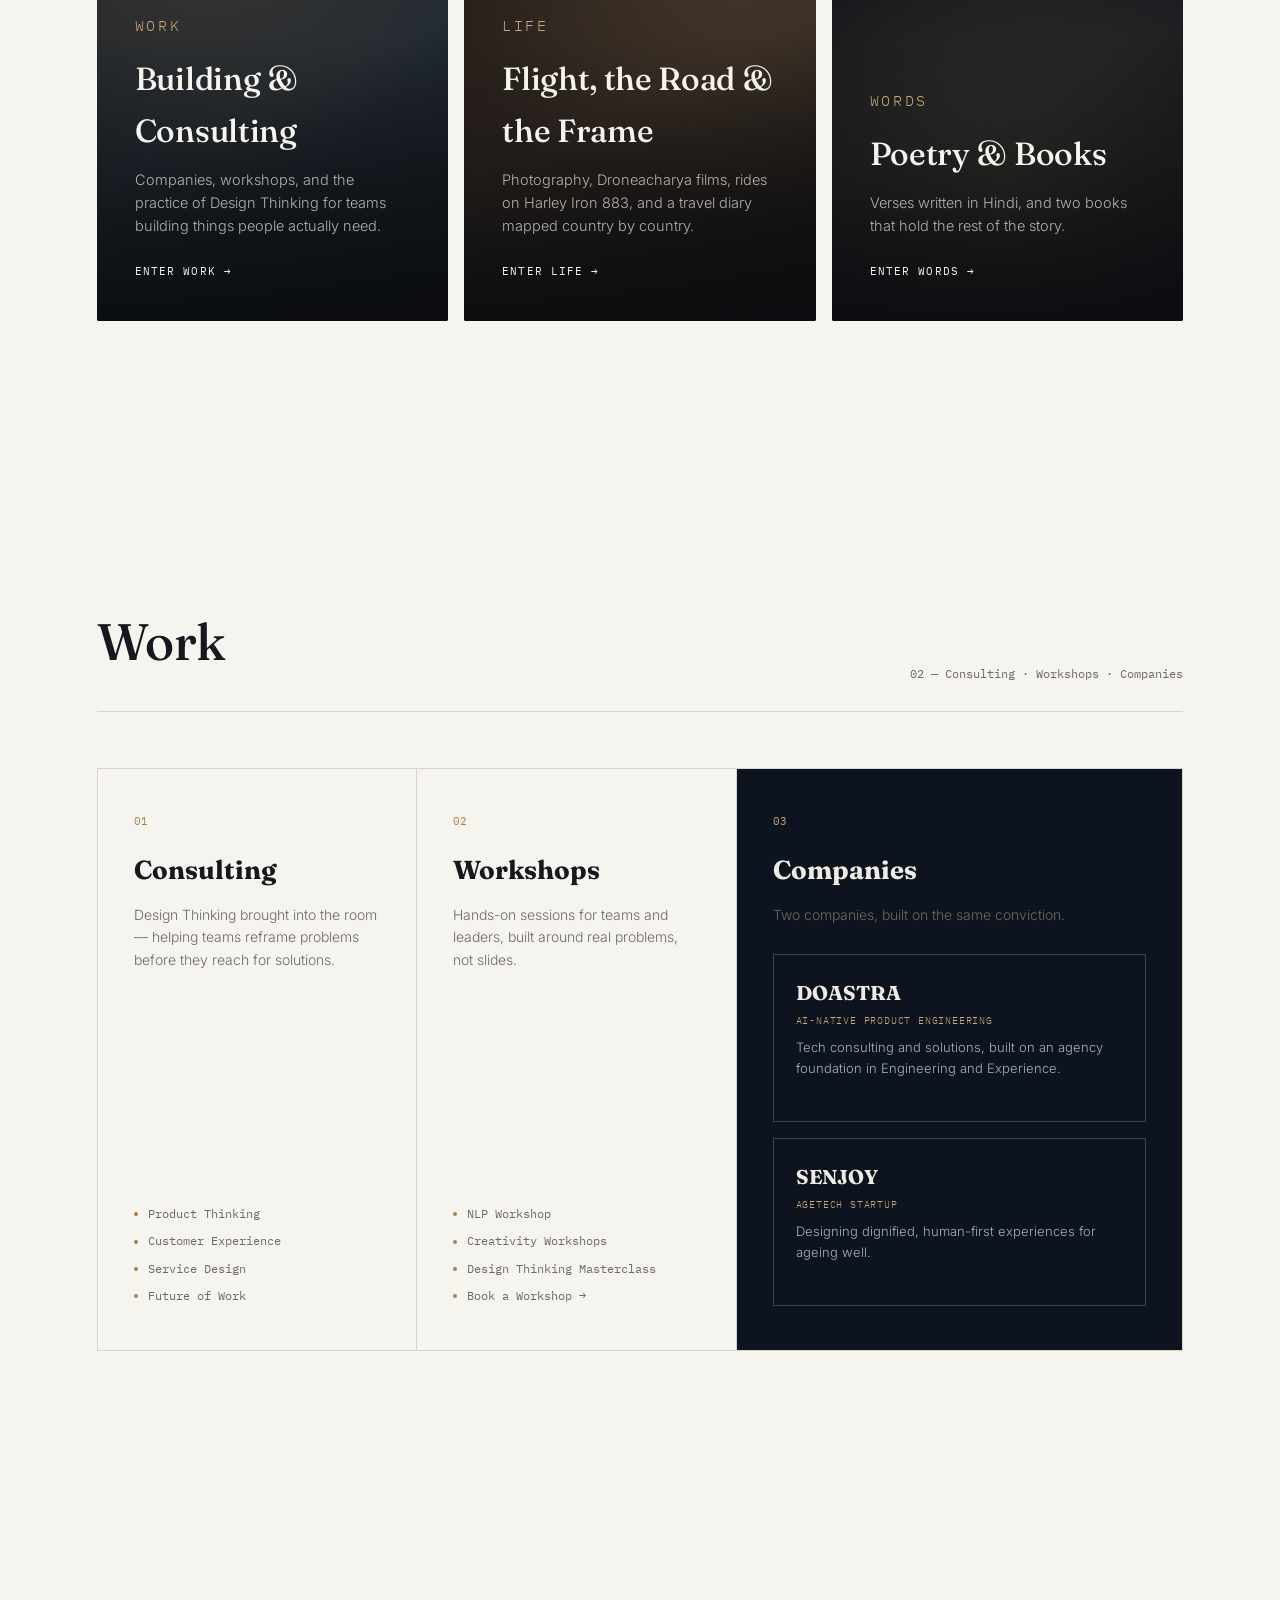
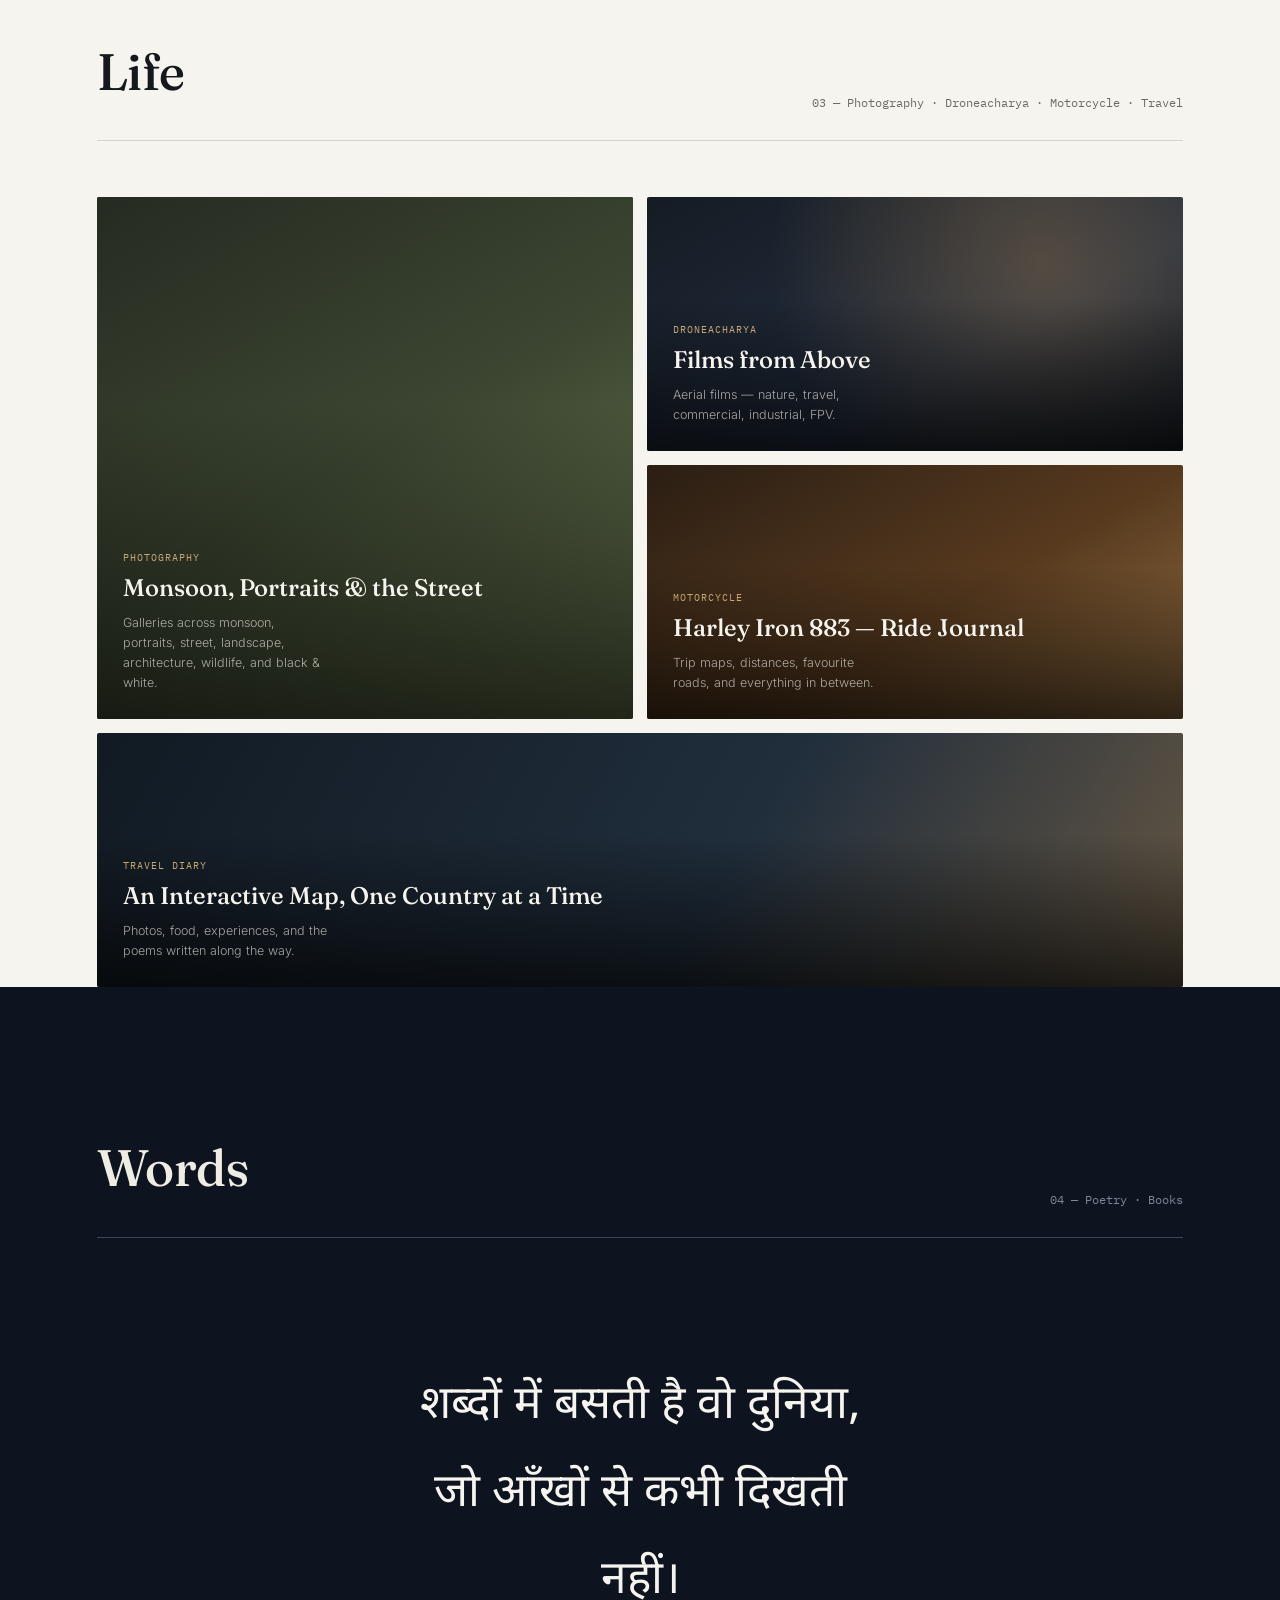
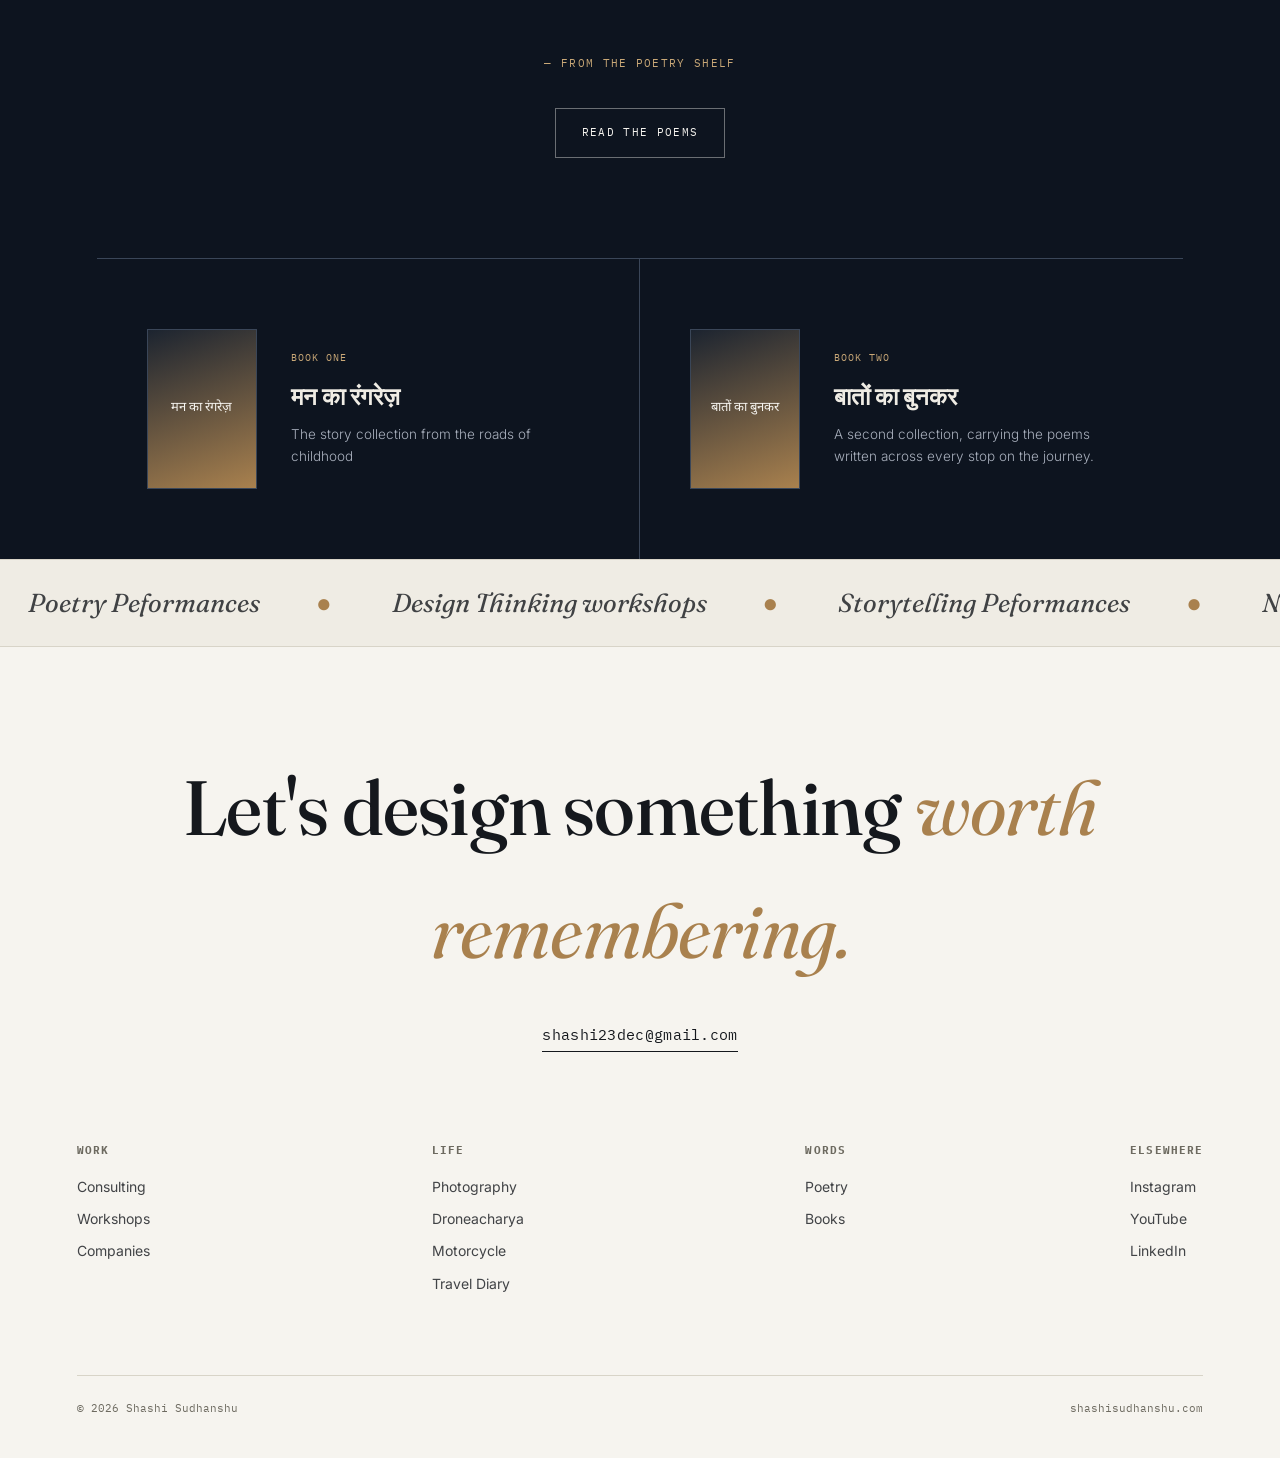
==== commit a8edb80a: "Update index.html" ====
--- a/index.html
+++ b/index.html
@@ -3,7 +3,7 @@
 <head>
 <meta charset="UTF-8">
 <meta name="viewport" content="width=device-width, initial-scale=1.0">
-<title>Shashi Sudhanshu — Engineer. Entrepreneur. Storyteller.</title>
+<title>Shashi Sudhanshu — Technologist. Entrepreneur. Storyteller.</title>
 <link rel="preconnect" href="https://fonts.googleapis.com">
 <link rel="preconnect" href="https://fonts.gstatic.com" crossorigin>
 <link href="https://fonts.googleapis.com/css2?family=Fraunces:ital,opsz,wght@0,9..144,300;0,9..144,400;0,9..144,500;0,9..144,600;1,9..144,400;1,9..144,500&family=Inter:wght@300;400;500;600&family=IBM+Plex+Mono:wght@400;500&family=Noto+Sans+Devanagari:wght@400;500&display=swap" rel="stylesheet">
@@ -343,10 +343,10 @@
 <section class="hero">
   <div class="hero-bg" id="heroBg"></div>
   <div class="hero-scrim"></div>
-  <p class="hero-note">Video / photo background<br>— drop in your reel here —</p>
+  <p class="hero-note">Learning & Unlearning<br>— Collecting Stories from Life —</p>
   <div class="hero-content">
-    <div class="hero-kicker"><div class="dash"></div><span>Mumbai · Design Thinking · DOASTRA</span></div>
-    <h1>Engineer. Entrepreneur.<br><em>Storyteller.</em></h1>
+    <div class="hero-kicker"><div class="dash"></div><span>Pune · Design Thinking · Chicago</span></div>
+    <h1>Technologist. Entrepreneur.<br><em>Storyteller.</em></h1>
     <p class="hero-sub">Designing the future where technology meets human experience — through companies built, workshops run, roads ridden, and stories written along the way.</p>
     <div class="hero-actions">
       <a href="#work" class="btn btn-primary">Book a Workshop</a>
@@ -380,7 +380,7 @@
         <div class="content">
           <p class="eyebrow">Life</p>
           <h3>Flight, the Road &amp; the Frame</h3>
-          <p>Photography, Droneacharya films, rides on the Iron 883, and a travel diary mapped country by country.</p>
+          <p>Photography, Droneacharya films, rides on Harley Iron 883, and a travel diary mapped country by country.</p>
           <a href="photography.html" class="go">Enter Life <span class="arrow">→</span></a>
         </div>
       </div>
@@ -420,8 +420,8 @@
         <h4>Workshops</h4>
         <p>Hands-on sessions for teams and leaders, built around real problems, not slides.</p>
         <ul class="list">
-          <li>Corporate Innovation</li>
-          <li>AI for Business Leaders</li>
+          <li>NLP Workshop</li>
+          <li>Creativity Workshops</li>
           <li>Design Thinking Masterclass</li>
           <li>Book a Workshop →</li>
         </ul>
@@ -434,7 +434,7 @@
           <div class="co-card">
             <h5>DOASTRA</h5>
             <p class="role">AI-Native Product Engineering</p>
-            <p>Tech consulting and solutions, built on an agency foundation in UX, design, and marketing.</p>
+            <p>Tech consulting and solutions, built on an agency foundation in Engineering and Experience.</p>
           </div>
           <div class="co-card">
             <h5>SENJOY</h5>
@@ -474,7 +474,7 @@
         <div class="bg-layer" id="cms-home-moto-bg"></div>
         <div class="txt">
           <span class="cat">Motorcycle</span>
-          <h4>Iron 883 — Ride Journal</h4>
+          <h4>Harley Iron 883 — Ride Journal</h4>
           <p class="desc">Trip maps, distances, favourite roads, and everything in between.</p>
         </div>
       </a>
@@ -507,7 +507,7 @@
         <div>
           <span class="cat">Book One</span>
           <h4>मन का रंगरेज़</h4>
-          <p>The story behind the first book — synopsis, sample pages, and where to find it.</p>
+          <p>The story collection from the roads of childhood</p>
         </div>
       </div>
       <div class="book">
@@ -524,17 +524,17 @@
 
 <div class="marquee">
   <div class="marquee-track">
-    <span>Let's build something worth remembering</span><span class="dot">●</span>
-    <span>Available for workshops</span><span class="dot">●</span>
-    <span>Let's build something worth remembering</span><span class="dot">●</span>
-    <span>Available for workshops</span><span class="dot">●</span>
+    <span>Poetry Peformances</span><span class="dot">●</span>
+    <span>Design Thinking workshops</span><span class="dot">●</span>
+    <span>Storytelling Peformances</span><span class="dot">●</span>
+    <span>NLP workshops</span><span class="dot">●</span>
   </div>
 </div>
 
 <footer id="contact">
   <div class="foot-cta reveal">
     <h2>Let's design something <span class="serif-italic">worth remembering.</span></h2>
-    <a href="mailto:hello@shashisudhanshu.com" class="email">hello@shashisudhanshu.com</a>
+    <a href="mailto:shashi23dec@gmail.com" class="email">shashi23dec@gmail.com</a>
   </div>
   <div class="footer-grid">
     <div class="foot-col">
